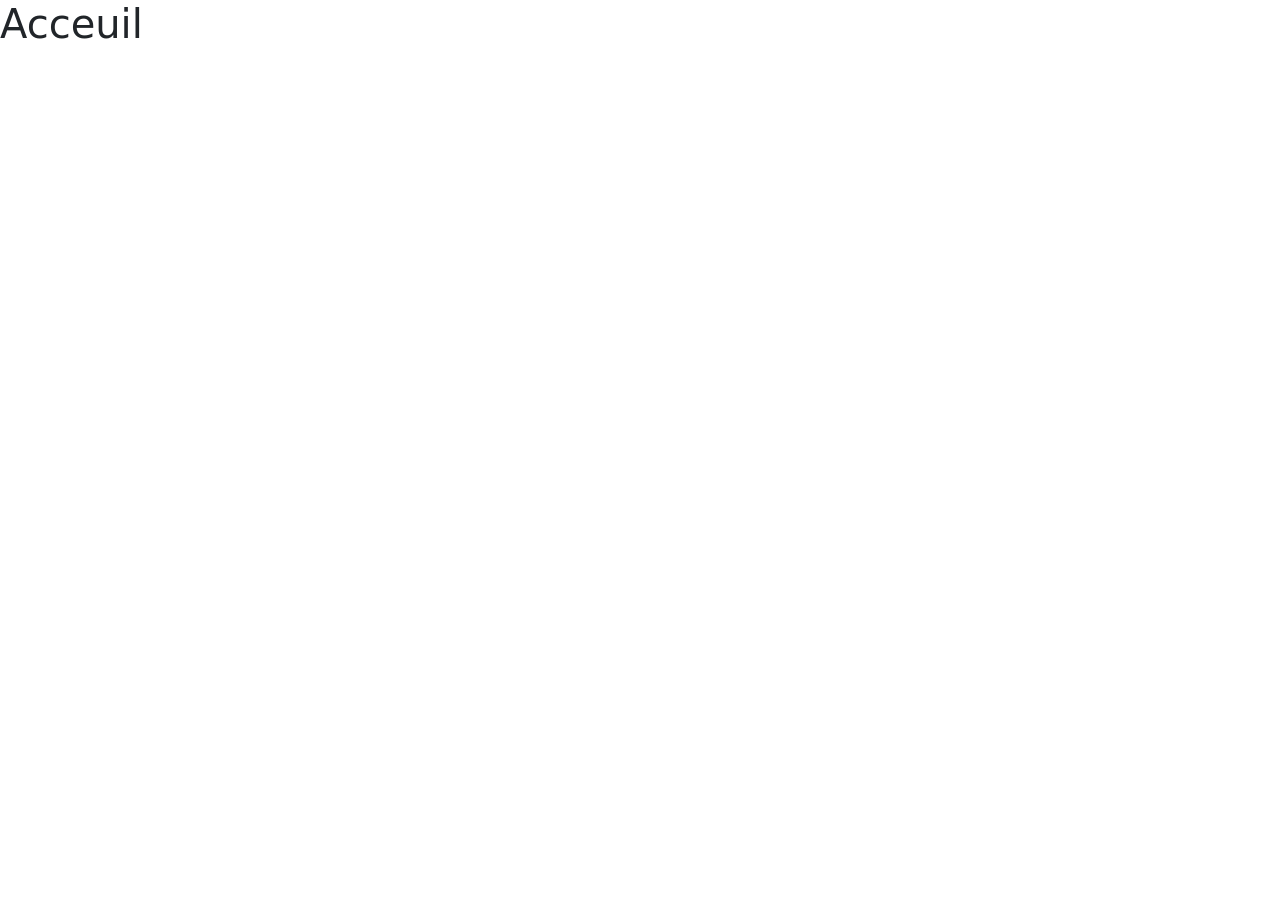
==== index.html @ f98c7a54 "Init : création du dépot, arborescence des fichiers et structure HTML de base" ====
<!doctype html>
<html lang="en">
  <head>
    <meta charset="utf-8">
    <meta name="viewport" content="width=device-width, initial-scale=1">
    <title>AfriTalent - Acceuil</title>
    <link href="https://cdn.jsdelivr.net/npm/bootstrap@5.3.8/dist/css/bootstrap.min.css" rel="stylesheet" integrity="sha384-sRIl4kxILFvY47J16cr9ZwB07vP4J8+LH7qKQnuqkuIAvNWLzeN8tE5YBujZqJLB" crossorigin="anonymous">
  <link rel="stylesheet" href="CSS/style.css">
</head>
  <body>
    <h1>Acceuil</h1>
    <script src="https://cdn.jsdelivr.net/npm/bootstrap@5.3.8/dist/js/bootstrap.bundle.min.js" integrity="sha384-FKyoEForCGlyvwx9Hj09JcYn3nv7wiPVlz7YYwJrWVcXK/BmnVDxM+D2scQbITxI" crossorigin="anonymous"></script>
  </body>
</html>
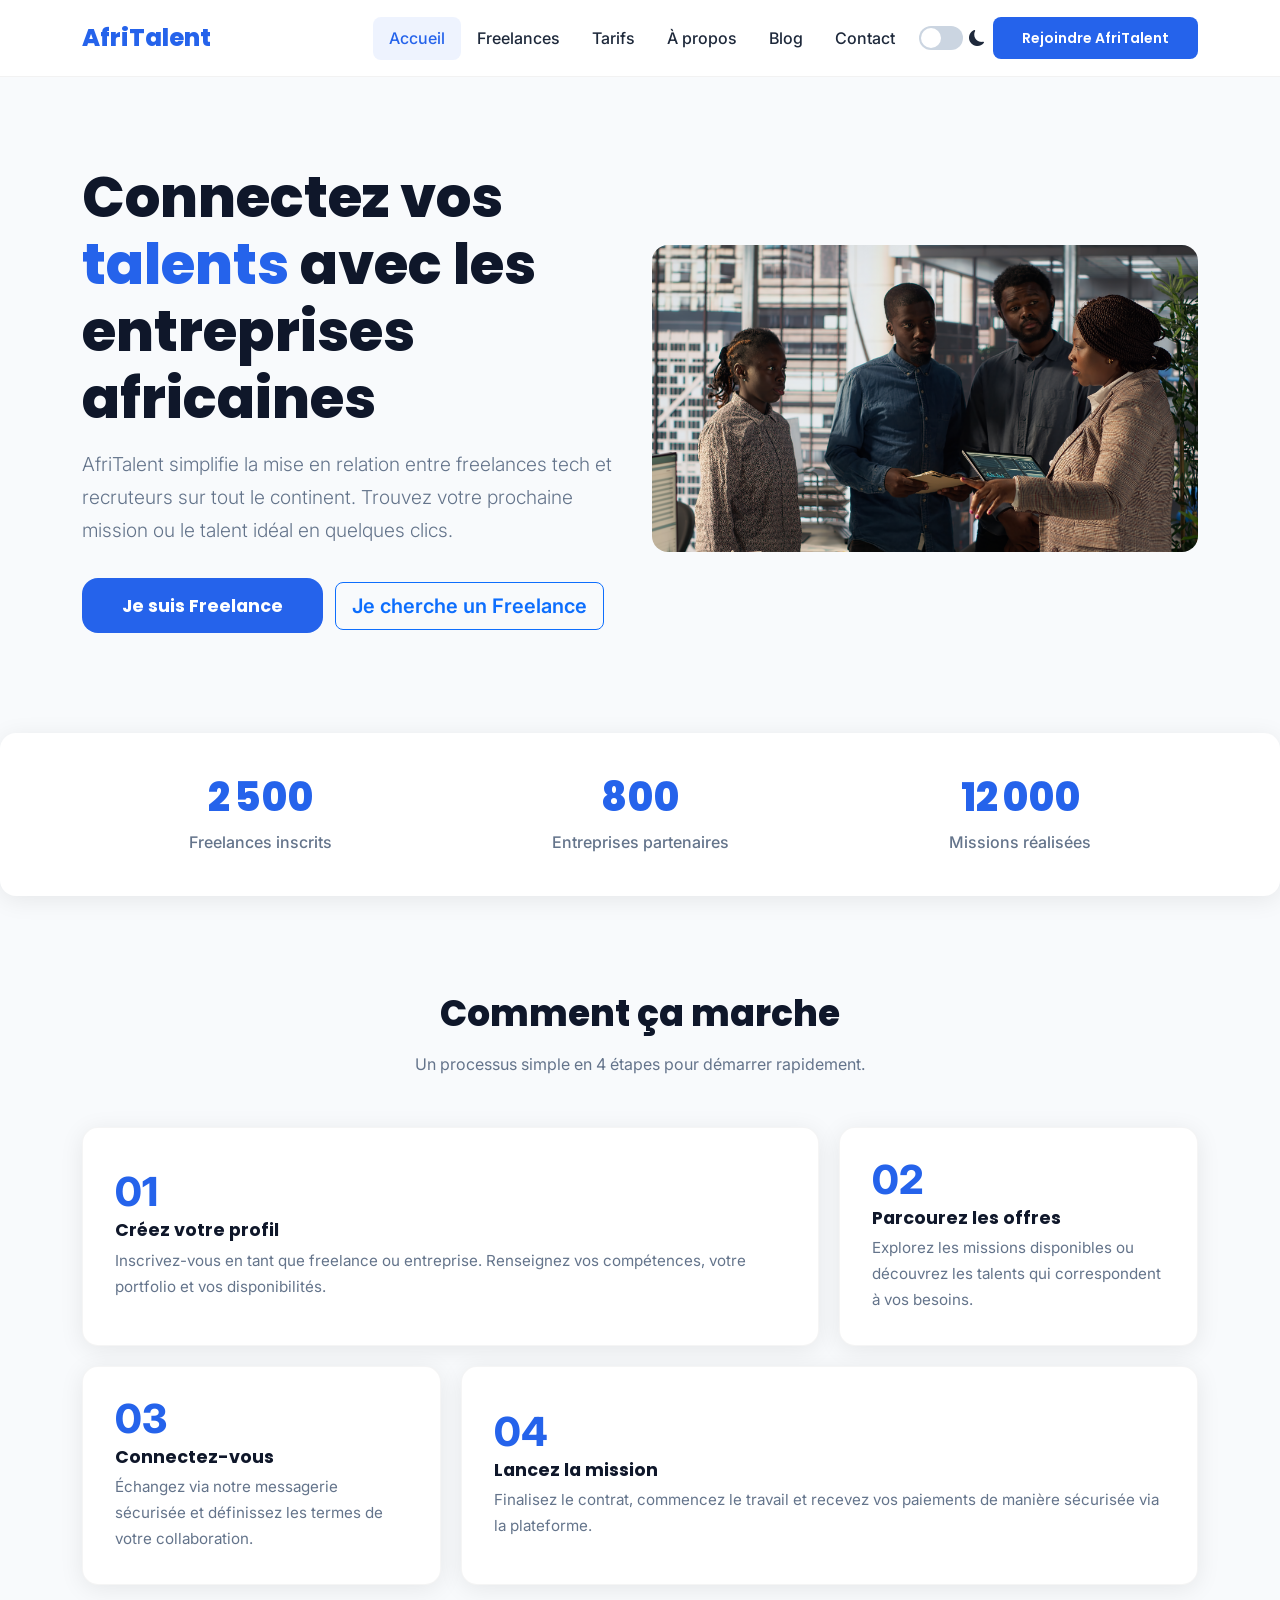
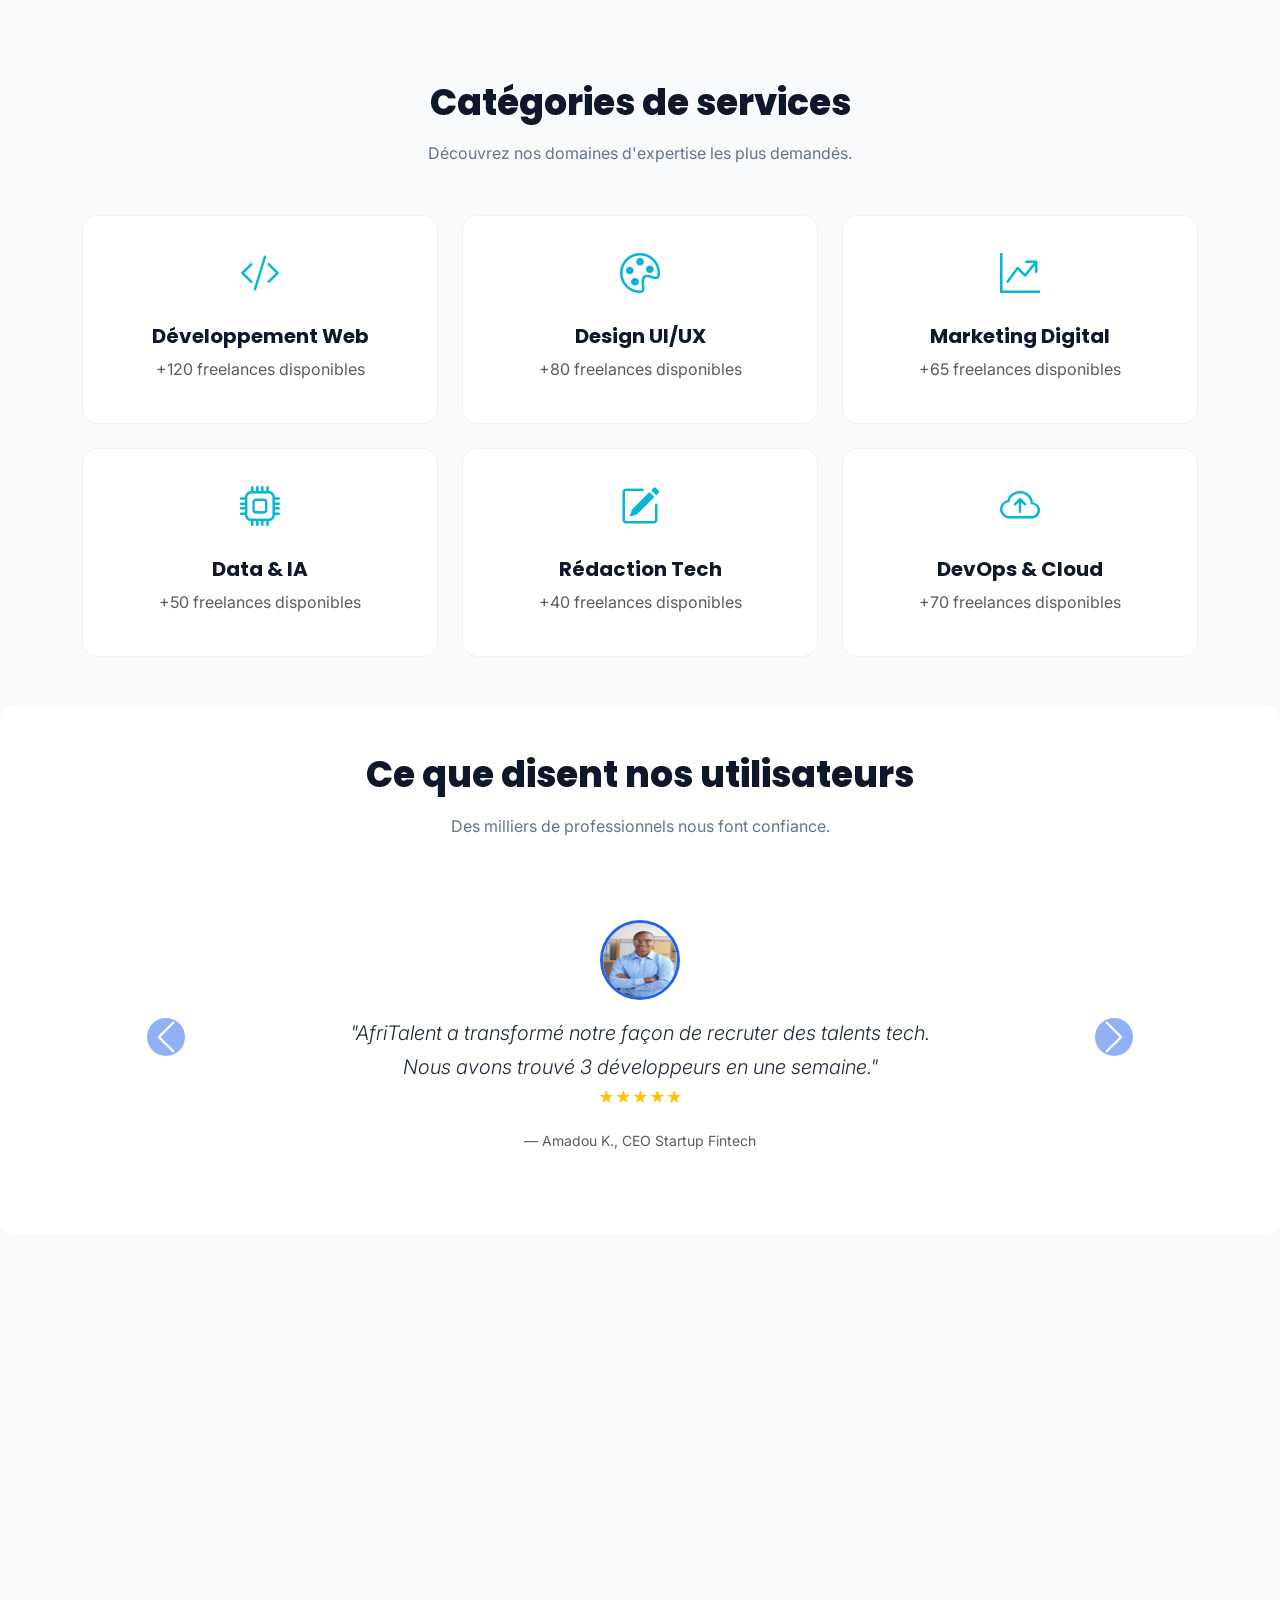
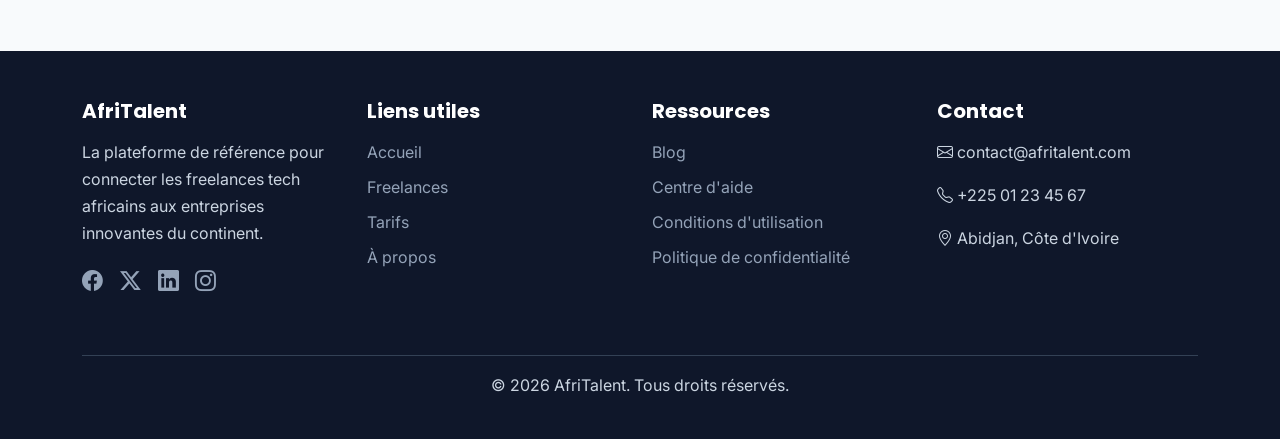
==== commit 37693e35: "Commit 9 :  Finalisation : corrections responsive, optimisation du code et commentaires" ====
--- a/index.html
+++ b/index.html
@@ -1,14 +1,296 @@
-<!doctype html>
-<html lang="en">
-  <head>
-    <meta charset="utf-8">
-    <meta name="viewport" content="width=device-width, initial-scale=1">
-    <title>AfriTalent - Acceuil</title>
-    <link href="https://cdn.jsdelivr.net/npm/bootstrap@5.3.8/dist/css/bootstrap.min.css" rel="stylesheet" integrity="sha384-sRIl4kxILFvY47J16cr9ZwB07vP4J8+LH7qKQnuqkuIAvNWLzeN8tE5YBujZqJLB" crossorigin="anonymous">
-  <link rel="stylesheet" href="CSS/style.css">
+<!DOCTYPE html>
+<html lang="fr">
+<head>
+  <meta charset="UTF-8" />
+  <meta name="viewport" content="width=device-width, initial-scale=1.0" />
+  <meta name="description" content="AfriTalent – La plateforme qui connecte les freelances tech africains aux entreprises du continent." />
+  <title>AfriTalent – Accueil</title>
+  <!-- Google Fonts -->
+  <link rel="preconnect" href="https://fonts.googleapis.com" />
+  <link href="https://fonts.googleapis.com/css2?family=Poppins:wght@400;600;700;800&family=Inter:wght@400;500;600&display=swap" rel="stylesheet" />
+  <!-- Bootstrap 5 CSS -->
+  <link href="https://cdn.jsdelivr.net/npm/bootstrap@5.3.3/dist/css/bootstrap.min.css" rel="stylesheet" />
+  <!-- Bootstrap Icons -->
+  <link href="https://cdn.jsdelivr.net/npm/bootstrap-icons@1.11.3/font/bootstrap-icons.min.css" rel="stylesheet" />
+  <!-- Custom CSS -->
+  <link href="CSS/style.css" rel="stylesheet" />
 </head>
-  <body>
-    <h1>Acceuil</h1>
-    <script src="https://cdn.jsdelivr.net/npm/bootstrap@5.3.8/dist/js/bootstrap.bundle.min.js" integrity="sha384-FKyoEForCGlyvwx9Hj09JcYn3nv7wiPVlz7YYwJrWVcXK/BmnVDxM+D2scQbITxI" crossorigin="anonymous"></script>
-  </body>
+<body>
+
+  <!-- ============================================================
+       HEADER / NAVBAR – sticky, responsive, 6 liens + dark toggle + CTA
+       ============================================================ -->
+  <header>
+    <nav class="navbar navbar-expand-lg fixed-top" aria-label="Navigation principale">
+      <div class="container">
+        <a class="navbar-brand" href="index.html"><i class="bi bi-globe-africa"></i> AfriTalent</a>
+        <button class="navbar-toggler" type="button" data-bs-toggle="collapse" data-bs-target="#navbarNav" aria-controls="navbarNav" aria-expanded="false" aria-label="Ouvrir le menu">
+          <span class="navbar-toggler-icon"></span>
+        </button>
+        <div class="collapse navbar-collapse" id="navbarNav">
+          <ul class="navbar-nav ms-auto align-items-center">
+            <li class="nav-item"><a class="nav-link active" aria-current="page" href="index.html">Accueil</a></li>
+            <li class="nav-item"><a class="nav-link" href="freelances.html">Freelances</a></li>
+            <li class="nav-item"><a class="nav-link" href="tarifs.html">Tarifs</a></li>
+            <li class="nav-item"><a class="nav-link" href="about.html">À propos</a></li>
+            <li class="nav-item"><a class="nav-link" href="#">Blog</a></li>
+            <li class="nav-item"><a class="nav-link" href="contact.html">Contact</a></li>
+            <!-- Dark Mode Toggle -->
+            <li class="nav-item ms-2">
+              <label class="dark-toggle" aria-label="Activer le mode sombre">
+                <input type="checkbox" id="darkModeToggle" />
+                <span class="toggle-track"></span>
+                <i class="bi bi-moon-fill"></i>
+              </label>
+            </li>
+            <!-- CTA -->
+            <li class="nav-item ms-2">
+              <a class="btn btn-primary btn-sm" href="contact.html">Rejoindre AfriTalent</a>
+            </li>
+          </ul>
+        </div>
+      </div>
+    </nav>
+  </header>
+
+  <!-- ============================================================
+       MAIN CONTENT
+       ============================================================ -->
+  <main>
+
+    <!-- ==================== HERO ==================== -->
+    <section id="hero" class="fade-in">
+      <div class="container">
+        <div class="row align-items-center">
+          <div class="col-lg-6">
+            <h1>Connectez vos <span style="color:var(--primary)">talents</span> avec les entreprises africaines</h1>
+            <p class="lead">AfriTalent simplifie la mise en relation entre freelances tech et recruteurs sur tout le continent. Trouvez votre prochaine mission ou le talent idéal en quelques clics.</p>
+            <a href="freelances.html" class="btn btn-cta me-2">Je suis Freelance</a>
+            <a href="contact.html" class="btn btn-outline-primary btn-lg">Je cherche un Freelance</a>
+          </div>
+          <div class="col-lg-6 text-center mt-4 mt-lg-0">
+            <img src="images/african-american-manager-examines-company-strategy-with-her-staff.jpg" alt="Illustration : freelances tech africains collaborant sur des projets" class="img-fluid" />
+          </div>
+        </div>
+      </div>
+    </section>
+
+    <!-- ==================== STATS COUNTERS ==================== -->
+    <section id="stats" class="fade-in">
+      <div class="container">
+        <div class="row text-center">
+          <div class="col-md-4 mb-3 mb-md-0">
+            <h3 data-target="2500">0</h3>
+            <p>Freelances inscrits</p>
+          </div>
+          <div class="col-md-4 mb-3 mb-md-0">
+            <h3 data-target="800">0</h3>
+            <p>Entreprises partenaires</p>
+          </div>
+          <div class="col-md-4">
+            <h3 data-target="12000">0</h3>
+            <p>Missions réalisées</p>
+          </div>
+        </div>
+      </div>
+    </section>
+
+    <!-- ==================== COMMENT ÇA MARCHE – BENTO GRID ==================== -->
+    <section id="how-it-works" class="py-5">
+      <div class="container">
+        <div class="section-title">
+          <h2>Comment ça marche</h2>
+          <p>Un processus simple en 4 étapes pour démarrer rapidement.</p>
+        </div>
+        <div class="bento-grid">
+          <!-- Carte large (span 2 colonnes) -->
+          <div class="grid-item" style="grid-column: span 2;">
+            <span class="step-number">01</span>
+            <h4>Créez votre profil</h4>
+            <p>Inscrivez-vous en tant que freelance ou entreprise. Renseignez vos compétences, votre portfolio et vos disponibilités.</p>
+          </div>
+          <!-- Carte simple -->
+          <div class="grid-item">
+            <span class="step-number">02</span>
+            <h4>Parcourez les offres</h4>
+            <p>Explorez les missions disponibles ou découvrez les talents qui correspondent à vos besoins.</p>
+          </div>
+          <!-- Carte simple -->
+          <div class="grid-item">
+            <span class="step-number">03</span>
+            <h4>Connectez-vous</h4>
+            <p>Échangez via notre messagerie sécurisée et définissez les termes de votre collaboration.</p>
+          </div>
+          <!-- Carte large (span 2 colonnes) -->
+          <div class="grid-item" style="grid-column: span 2;">
+            <span class="step-number">04</span>
+            <h4>Lancez la mission</h4>
+            <p>Finalisez le contrat, commencez le travail et recevez vos paiements de manière sécurisée via la plateforme.</p>
+          </div>
+        </div>
+      </div>
+    </section>
+
+    <!-- ==================== CATÉGORIES DE SERVICES ==================== -->
+    <section id="services" class="py-5">
+      <div class="container">
+        <div class="section-title">
+          <h2>Catégories de services</h2>
+          <p>Découvrez nos domaines d'expertise les plus demandés.</p>
+        </div>
+        <div class="row g-4">
+          <div class="col-lg-4 col-md-6">
+            <div class="card service-card h-100 text-center p-4">
+              <i class="bi bi-code-slash service-icon"></i>
+              <h5 class="mt-3">Développement Web</h5>
+              <p class="text-muted">+120 freelances disponibles</p>
+            </div>
+          </div>
+          <div class="col-lg-4 col-md-6">
+            <div class="card service-card h-100 text-center p-4">
+              <i class="bi bi-palette service-icon"></i>
+              <h5 class="mt-3">Design UI/UX</h5>
+              <p class="text-muted">+80 freelances disponibles</p>
+            </div>
+          </div>
+          <div class="col-lg-4 col-md-6">
+            <div class="card service-card h-100 text-center p-4">
+              <i class="bi bi-graph-up-arrow service-icon"></i>
+              <h5 class="mt-3">Marketing Digital</h5>
+              <p class="text-muted">+65 freelances disponibles</p>
+            </div>
+          </div>
+          <div class="col-lg-4 col-md-6">
+            <div class="card service-card h-100 text-center p-4">
+              <i class="bi bi-cpu service-icon"></i>
+              <h5 class="mt-3">Data &amp; IA</h5>
+              <p class="text-muted">+50 freelances disponibles</p>
+            </div>
+          </div>
+          <div class="col-lg-4 col-md-6">
+            <div class="card service-card h-100 text-center p-4">
+              <i class="bi bi-pencil-square service-icon"></i>
+              <h5 class="mt-3">Rédaction Tech</h5>
+              <p class="text-muted">+40 freelances disponibles</p>
+            </div>
+          </div>
+          <div class="col-lg-4 col-md-6">
+            <div class="card service-card h-100 text-center p-4">
+              <i class="bi bi-cloud-arrow-up service-icon"></i>
+              <h5 class="mt-3">DevOps &amp; Cloud</h5>
+              <p class="text-muted">+70 freelances disponibles</p>
+            </div>
+          </div>
+        </div>
+      </div>
+    </section>
+
+    <!-- ==================== TÉMOIGNAGES CAROUSEL ==================== -->
+    <section id="testimonials" class="py-5">
+      <div class="container">
+        <div class="section-title">
+          <h2>Ce que disent nos utilisateurs</h2>
+          <p>Des milliers de professionnels nous font confiance.</p>
+        </div>
+        <div id="testimonialCarousel" class="carousel slide" data-bs-ride="carousel">
+          <div class="carousel-inner">
+            <div class="carousel-item active text-center">
+              <img src="images/karim.jpg" class="rounded-circle mb-3" alt="Photo de Amadou, CEO" width="80" height="80" />
+              <p class="lead">"AfriTalent a transformé notre façon de recruter des talents tech. Nous avons trouvé 3 développeurs en une semaine."</p>
+              <p class="text-warning">★★★★★</p>
+              <small class="text-muted">— Amadou K., CEO Startup Fintech</small>
+            </div>
+            <div class="carousel-item text-center">
+              <img src="images/female-graphic-designer-sitting-with-arms-crossed.jpg" class="rounded-circle mb-3" alt="Photo de Fatou, développeuse" width="80" height="80" />
+              <p class="lead">"J'ai trouvé des missions de qualité en quelques clics. La plateforme est fluide et les paiements toujours à temps."</p>
+              <p class="text-warning">★★★★★</p>
+              <small class="text-muted">— Fatou D., Développeuse React</small>
+            </div>
+            <div class="carousel-item text-center">
+              <img src="images/people-working-together-animation-studio.jpg" class="rounded-circle mb-3" alt="Photo de Karim, manager" width="80" height="80" />
+              <p class="lead">"Interface moderne, support réactif et un vivier de talents impressionnant. Je recommande vivement."</p>
+              <p class="text-warning">★★★★☆</p>
+              <small class="text-muted">— Karim M., Marketing Manager</small>
+            </div>
+          </div>
+          <button class="carousel-control-prev" type="button" data-bs-target="#testimonialCarousel" data-bs-slide="prev" aria-label="Témoignage précédent">
+            <span class="carousel-control-prev-icon" aria-hidden="true"></span>
+          </button>
+          <button class="carousel-control-next" type="button" data-bs-target="#testimonialCarousel" data-bs-slide="next" aria-label="Témoignage suivant">
+            <span class="carousel-control-next-icon" aria-hidden="true"></span>
+          </button>
+        </div>
+      </div>
+    </section>
+
+    <!-- ==================== CTA BANNER ==================== -->
+    <section id="cta-banner">
+      <div class="container">
+        <h2>Prêt à rejoindre la communauté AfriTalent ?</h2>
+        <p style="color:rgba(255,255,255,0.85); max-width:600px; margin:1rem auto;">Que vous soyez freelance ou entreprise, créez votre compte gratuitement et accédez à un réseau de talents africains de premier plan.</p>
+        <a href="contact.html" class="btn btn-cta mt-2">Inscrivez-vous gratuitement</a>
+      </div>
+    </section>
+
+  </main>
+
+  <!-- ============================================================
+       FOOTER – 4 colonnes
+       ============================================================ -->
+  <footer>
+    <div class="container">
+      <div class="row">
+        <!-- Col 1 – Présentation -->
+        <div class="col-lg-3 col-md-6 mb-4">
+          <h5><i class="bi bi-globe-africa"></i> AfriTalent</h5>
+          <p>La plateforme de référence pour connecter les freelances tech africains aux entreprises innovantes du continent.</p>
+          <div class="footer-social">
+            <a href="#" aria-label="Facebook"><i class="bi bi-facebook"></i></a>
+            <a href="#" aria-label="Twitter"><i class="bi bi-twitter-x"></i></a>
+            <a href="#" aria-label="LinkedIn"><i class="bi bi-linkedin"></i></a>
+            <a href="#" aria-label="Instagram"><i class="bi bi-instagram"></i></a>
+          </div>
+        </div>
+        <!-- Col 2 – Liens utiles -->
+        <div class="col-lg-3 col-md-6 mb-4">
+          <h5>Liens utiles</h5>
+          <ul>
+            <li><a href="index.html">Accueil</a></li>
+            <li><a href="freelances.html">Freelances</a></li>
+            <li><a href="tarifs.html">Tarifs</a></li>
+            <li><a href="about.html">À propos</a></li>
+          </ul>
+        </div>
+        <!-- Col 3 – Ressources -->
+        <div class="col-lg-3 col-md-6 mb-4">
+          <h5>Ressources</h5>
+          <ul>
+            <li><a href="#">Blog</a></li>
+            <li><a href="#">Centre d'aide</a></li>
+            <li><a href="#">Conditions d'utilisation</a></li>
+            <li><a href="#">Politique de confidentialité</a></li>
+          </ul>
+        </div>
+        <!-- Col 4 – Contact -->
+        <div class="col-lg-3 col-md-6 mb-4">
+          <h5>Contact</h5>
+          <p><i class="bi bi-envelope"></i> contact@afritalent.com</p>
+          <p><i class="bi bi-telephone"></i> +225 01 23 45 67</p>
+          <p><i class="bi bi-geo-alt"></i> Abidjan, Côte d'Ivoire</p>
+        </div>
+      </div>
+      <div class="footer-bottom">
+        <p>&copy; <span id="currentYear"></span> AfriTalent. Tous droits réservés.</p>
+      </div>
+    </div>
+  </footer>
+
+  <!-- Bouton retour en haut -->
+  <button id="backToTop" aria-label="Retour en haut de page"><i class="bi bi-arrow-up"></i></button>
+
+  <!-- Bootstrap Bundle JS -->
+  <script src="https://cdn.jsdelivr.net/npm/bootstrap@5.3.3/dist/js/bootstrap.bundle.min.js"></script>
+  <!-- Custom JS -->
+  <script src="JS/main.js"></script>
+</body>
 </html>
--- a/CSS/style.css
+++ b/CSS/style.css
@@ -0,0 +1,380 @@
+/* ===============================================================
+   AfriTalent – style.css
+   Design System complet : variables, typographie, composants,
+   Bento Grid, animations, responsive, dark mode
+   =============================================================== */
+
+/* --- Google Fonts --- */
+@import url('https://fonts.googleapis.com/css2?family=Poppins:wght@400;600;700;800&family=Inter:wght@400;500;600&display=swap');
+
+/* ---------------------------------------------------------------
+   1. CSS Variables (6+ custom properties)
+   --------------------------------------------------------------- */
+:root {
+  /* Palette – 5 couleurs principales */
+  --primary: #2563eb;
+  --secondary: #0f172a;
+  --accent: #06b6d4;
+  --light: #f8fafc;
+  --dark: #020617;
+  /* Surfaces & texte */
+  --surface: #ffffff;
+  --text: #1e293b;
+  --muted: #64748b;
+  /* Design tokens */
+  --radius: 16px;
+  --radius-sm: 8px;
+  --transition: all 0.35s ease;
+  --shadow: 0 4px 24px rgba(0, 0, 0, 0.08);
+  --shadow-hover: 0 8px 32px rgba(37, 99, 235, 0.18);
+  /* Typographie */
+  --font-title: 'Poppins', sans-serif;
+  --font-body: 'Inter', sans-serif;
+}
+
+/* ---------------------------------------------------------------
+   2. Dark Mode (toggle via JS – data-theme="dark" sur <html>)
+   --------------------------------------------------------------- */
+[data-theme="dark"] {
+  --light: #0f172a;
+  --surface: #1e293b;
+  --text: #e2e8f0;
+  --muted: #94a3b8;
+  --shadow: 0 4px 24px rgba(0, 0, 0, 0.3);
+}
+[data-theme="dark"] .navbar { background: #0f172a !important; }
+[data-theme="dark"] .navbar .nav-link,
+[data-theme="dark"] .navbar .navbar-brand { color: #e2e8f0 !important; }
+[data-theme="dark"] .card,
+[data-theme="dark"] .grid-item { background: var(--surface); color: var(--text); }
+[data-theme="dark"] footer { background: #020617 !important; }
+[data-theme="dark"] .bg-light { background: var(--surface) !important; }
+[data-theme="dark"] body { background: var(--light); color: var(--text); }
+[data-theme="dark"] h1,[data-theme="dark"] h2,[data-theme="dark"] h3,
+[data-theme="dark"] h4,[data-theme="dark"] h5 { color: #e2e8f0; }
+[data-theme="dark"] .text-muted { color: var(--muted) !important; }
+[data-theme="dark"] .pricing-card { background: var(--surface); border-color: #334155; }
+[data-theme="dark"] .pricing-card.popular { border-color: var(--primary); }
+[data-theme="dark"] .form-control,
+[data-theme="dark"] .form-select { background: #1e293b; color: #e2e8f0; border-color: #334155; }
+[data-theme="dark"] .accordion-button { background: #1e293b; color: #e2e8f0; }
+[data-theme="dark"] .accordion-body { background: var(--surface); color: var(--text); }
+
+/* ---------------------------------------------------------------
+   3. Reset & Base
+   --------------------------------------------------------------- */
+*, *::before, *::after { box-sizing: border-box; margin: 0; padding: 0; }
+html { scroll-behavior: smooth; }
+body {
+  font-family: var(--font-body);
+  background: var(--light);
+  color: var(--text);
+  line-height: 1.7;
+  overflow-x: hidden;
+}
+
+/* ---------------------------------------------------------------
+   4. Typographie
+   --------------------------------------------------------------- */
+h1, h2, h3, h4, h5, h6 {
+  font-family: var(--font-title);
+  font-weight: 700;
+  color: var(--secondary);
+  line-height: 1.2;
+}
+h1 { font-size: clamp(2rem, 5vw, 3.5rem); }
+h2 { font-size: clamp(1.5rem, 3vw, 2.25rem); margin-bottom: 1rem; }
+a { color: var(--primary); text-decoration: none; transition: var(--transition); }
+a:hover { opacity: 0.85; }
+.section-title { text-align: center; margin-bottom: 3rem; }
+.section-title h2 { font-weight: 800; }
+.section-title p { color: var(--muted); max-width: 600px; margin: 0.5rem auto 0; }
+
+/* ---------------------------------------------------------------
+   5. Navbar
+   --------------------------------------------------------------- */
+.navbar {
+  background: rgba(255,255,255,0.95) !important;
+  backdrop-filter: blur(12px);
+  transition: var(--transition);
+  padding: 0.8rem 0;
+  border-bottom: 1px solid rgba(0,0,0,0.05);
+}
+.navbar.scrolled {
+  padding: 0.4rem 0;
+  box-shadow: 0 2px 20px rgba(0,0,0,0.1);
+}
+.navbar-brand {
+  font-family: var(--font-title);
+  font-weight: 800;
+  font-size: 1.5rem;
+  color: var(--primary) !important;
+}
+.navbar .nav-link {
+  font-weight: 500;
+  color: var(--text) !important;
+  padding: 0.5rem 1rem !important;
+  border-radius: var(--radius-sm);
+  transition: var(--transition);
+}
+.navbar .nav-link:hover,
+.navbar .nav-link.active {
+  color: var(--primary) !important;
+  background: rgba(37, 99, 235, 0.08);
+}
+/* Dark mode toggle switch in navbar */
+.dark-toggle { display: flex; align-items: center; gap: 0.4rem; cursor: pointer; }
+.dark-toggle input { display: none; }
+.toggle-track {
+  width: 44px; height: 24px;
+  background: #cbd5e1; border-radius: 12px;
+  position: relative; transition: var(--transition);
+}
+.toggle-track::after {
+  content: ''; position: absolute; top: 2px; left: 2px;
+  width: 20px; height: 20px; background: #fff;
+  border-radius: 50%; transition: var(--transition);
+}
+.dark-toggle input:checked + .toggle-track { background: var(--primary); }
+.dark-toggle input:checked + .toggle-track::after { transform: translateX(20px); }
+
+/* ---------------------------------------------------------------
+   6. Boutons
+   --------------------------------------------------------------- */
+.btn-primary {
+  background: var(--primary); border: none;
+  border-radius: var(--radius-sm); font-family: var(--font-title);
+  font-weight: 600; padding: 0.65rem 1.8rem;
+  transition: var(--transition);
+}
+.btn-primary:hover { background: #1d4ed8; transform: translateY(-2px); box-shadow: var(--shadow-hover); }
+.btn-outline-primary { border-radius: var(--radius-sm); font-weight: 600; }
+.btn-cta {
+  background: var(--primary); color: #fff; border: none;
+  padding: 0.9rem 2.5rem; border-radius: var(--radius);
+  font-family: var(--font-title); font-weight: 700; font-size: 1.1rem;
+  transition: var(--transition);
+}
+.btn-cta:hover { background: #1d4ed8; transform: translateY(-3px); box-shadow: var(--shadow-hover); }
+
+/* ---------------------------------------------------------------
+   7. Hero Section
+   --------------------------------------------------------------- */
+#hero { min-height: 85vh; display: flex; align-items: center; padding: 6rem 0 4rem; }
+#hero h1 { font-weight: 800; margin-bottom: 1rem; }
+#hero .lead { font-size: 1.2rem; color: var(--muted); margin-bottom: 2rem; }
+#hero img { max-width: 100%; border-radius: var(--radius); }
+
+/* ---------------------------------------------------------------
+   8. Stats Counters
+   --------------------------------------------------------------- */
+#stats {
+  background: var(--surface); border-radius: var(--radius);
+  padding: 2.5rem 1rem; box-shadow: var(--shadow);
+  margin: -2rem auto 3rem; position: relative; z-index: 2;
+}
+#stats h3 { font-size: 2.5rem; font-weight: 800; color: var(--primary); }
+#stats p { color: var(--muted); font-weight: 500; margin: 0; }
+
+/* ---------------------------------------------------------------
+   9. Bento Grid – « Comment ça marche »
+   --------------------------------------------------------------- */
+.bento-grid {
+  display: grid;
+  grid-template-columns: repeat(3, 1fr);
+  grid-auto-rows: minmax(160px, auto);
+  gap: 1.25rem;
+}
+.grid-item {
+  background: var(--surface);
+  border-radius: var(--radius);
+  padding: 2rem;
+  display: flex; flex-direction: column; justify-content: center;
+  box-shadow: var(--shadow);
+  transition: var(--transition);
+  border: 1px solid rgba(0,0,0,0.04);
+}
+.grid-item:hover { transform: translateY(-6px); box-shadow: var(--shadow-hover); }
+.step-number {
+  font-size: 2.5rem; font-weight: 800;
+  color: var(--primary); margin-bottom: 0.5rem;
+  line-height: 1;
+}
+.grid-item h4 { font-size: 1.1rem; margin-bottom: 0.4rem; }
+.grid-item p { color: var(--muted); font-size: 0.95rem; margin: 0; }
+
+/* ---------------------------------------------------------------
+   10. Service Cards
+   --------------------------------------------------------------- */
+.service-card {
+  background: var(--surface); border: 1px solid rgba(0,0,0,0.05);
+  border-radius: var(--radius); transition: var(--transition);
+  cursor: pointer;
+}
+.service-card:hover {
+  transform: translateY(-8px);
+  box-shadow: var(--shadow-hover);
+  border-color: var(--primary);
+}
+.service-card:hover .service-icon { color: var(--primary); transform: scale(1.15); }
+.service-icon { font-size: 2.5rem; color: var(--accent); transition: var(--transition); }
+
+/* ---------------------------------------------------------------
+   11. Testimonials Carousel
+   --------------------------------------------------------------- */
+#testimonials { background: var(--surface); border-radius: var(--radius); padding: 3rem 1rem; }
+#testimonials .carousel-item { padding: 2rem; min-height: 220px; }
+#testimonials img { border: 3px solid var(--primary); }
+#testimonials .lead { font-style: italic; max-width: 600px; margin: 0 auto; }
+.carousel-control-prev-icon, .carousel-control-next-icon {
+  background-color: var(--primary); border-radius: 50%; padding: 1.2rem;
+}
+
+/* ---------------------------------------------------------------
+   12. CTA Banner
+   --------------------------------------------------------------- */
+#cta-banner {
+  background: linear-gradient(135deg, var(--primary), var(--accent));
+  border-radius: var(--radius); padding: 4rem 2rem;
+  text-align: center; color: #fff; margin: 3rem 0;
+}
+#cta-banner h2 { color: #fff; font-weight: 800; }
+#cta-banner .btn-cta { background: #fff; color: var(--primary); }
+#cta-banner .btn-cta:hover { background: var(--secondary); color: #fff; }
+
+/* ---------------------------------------------------------------
+   13. Pricing Cards
+   --------------------------------------------------------------- */
+.pricing-card {
+  background: var(--surface); border: 2px solid rgba(0,0,0,0.06);
+  border-radius: var(--radius); padding: 2.5rem 2rem;
+  text-align: center; transition: var(--transition);
+}
+.pricing-card:hover { transform: translateY(-6px); box-shadow: var(--shadow-hover); }
+.pricing-card.popular {
+  border-color: var(--primary); position: relative;
+  transform: scale(1.05); box-shadow: var(--shadow-hover);
+}
+.pricing-card.popular .badge-popular {
+  position: absolute; top: -14px; left: 50%; transform: translateX(-50%);
+  background: var(--primary); color: #fff; padding: 0.3rem 1.2rem;
+  border-radius: 20px; font-size: 0.85rem; font-weight: 600;
+}
+.pricing-card .price { font-size: 2.5rem; font-weight: 800; color: var(--primary); }
+.pricing-card .price span { font-size: 1rem; font-weight: 400; color: var(--muted); }
+.pricing-card ul { list-style: none; padding: 0; text-align: left; }
+.pricing-card ul li { padding: 0.5rem 0; border-bottom: 1px solid rgba(0,0,0,0.05); }
+.pricing-card ul li i { margin-right: 0.5rem; }
+.check-yes { color: #22c55e; }
+.check-no { color: #ef4444; }
+
+/* ---------------------------------------------------------------
+   14. Team Cards
+   --------------------------------------------------------------- */
+.team-card {
+  background: var(--surface); border-radius: var(--radius);
+  padding: 2rem; text-align: center;
+  box-shadow: var(--shadow); transition: var(--transition);
+}
+.team-card:hover { transform: translateY(-6px); box-shadow: var(--shadow-hover); }
+.team-card img { width: 100px; height: 100px; object-fit: cover; border: 3px solid var(--primary); }
+.team-card .social-links a { margin: 0 0.4rem; font-size: 1.1rem; }
+
+/* ---------------------------------------------------------------
+   15. Values
+   --------------------------------------------------------------- */
+.value-card {
+  text-align: center; padding: 2rem;
+  background: var(--surface); border-radius: var(--radius);
+  box-shadow: var(--shadow); transition: var(--transition);
+}
+.value-card:hover { transform: translateY(-5px); box-shadow: var(--shadow-hover); }
+.value-card i { font-size: 2.5rem; color: var(--primary); margin-bottom: 1rem; }
+
+/* ---------------------------------------------------------------
+   16. Contact
+   --------------------------------------------------------------- */
+.contact-info i { color: var(--primary); font-size: 1.3rem; margin-right: 0.5rem; }
+.contact-info p { margin-bottom: 1rem; }
+#form-success {
+  background: #dcfce7; color: #166534; padding: 1rem;
+  border-radius: var(--radius-sm); font-weight: 600;
+}
+
+/* ---------------------------------------------------------------
+   17. Footer – 4 colonnes
+   --------------------------------------------------------------- */
+footer {
+  background: var(--secondary) !important;
+  color: #cbd5e1; padding: 3rem 0 1.5rem;
+}
+footer h5 { color: #fff; font-family: var(--font-title); font-weight: 700; margin-bottom: 1rem; }
+footer a { color: #94a3b8; transition: var(--transition); }
+footer a:hover { color: #fff; }
+footer ul { list-style: none; padding: 0; }
+footer ul li { margin-bottom: 0.5rem; }
+.footer-social a { font-size: 1.3rem; margin-right: 0.8rem; }
+.footer-bottom { border-top: 1px solid #334155; padding-top: 1rem; margin-top: 2rem; text-align: center; }
+
+/* ---------------------------------------------------------------
+   18. Back-to-top
+   --------------------------------------------------------------- */
+#backToTop {
+  position: fixed; right: 1.5rem; bottom: 1.5rem;
+  display: none; background: var(--primary); color: #fff;
+  border: none; border-radius: 50%; width: 48px; height: 48px;
+  align-items: center; justify-content: center;
+  cursor: pointer; font-size: 1.4rem;
+  box-shadow: 0 4px 12px rgba(37,99,235,0.3);
+  transition: var(--transition); z-index: 999;
+}
+#backToTop.show { display: flex; }
+#backToTop:hover { transform: translateY(-3px); }
+
+/* ---------------------------------------------------------------
+   19. Fade-in animation (JS ajoute .fade-in)
+   --------------------------------------------------------------- */
+section { opacity: 0; transform: translateY(30px); transition: opacity 0.7s ease, transform 0.7s ease; }
+section.fade-in { opacity: 1; transform: translateY(0); }
+
+/* ---------------------------------------------------------------
+   20. Page header (pages internes)
+   --------------------------------------------------------------- */
+.page-header {
+  background: linear-gradient(135deg, var(--secondary), var(--primary));
+  color: #fff; padding: 5rem 0 3rem; text-align: center;
+  margin-bottom: 3rem; border-radius: 0 0 var(--radius) var(--radius);
+}
+.page-header h1 { color: #fff; font-weight: 800; }
+.page-header p { color: rgba(255,255,255,0.8); }
+
+/* ---------------------------------------------------------------
+   21. Responsive – mobile & tablette
+   --------------------------------------------------------------- */
+@media (max-width: 991px) {
+  .bento-grid { grid-template-columns: repeat(2, 1fr); }
+}
+@media (max-width: 768px) {
+  #hero { min-height: auto; padding: 4rem 0 2rem; text-align: center; }
+  .bento-grid { grid-template-columns: 1fr; }
+  .pricing-card.popular { transform: scale(1); }
+  #stats { margin: 0 auto 2rem; }
+  .navbar .nav-link { padding: 0.5rem 0 !important; }
+}
+@media (max-width: 375px) {
+  h1 { font-size: 1.8rem; }
+  .btn-cta { padding: 0.7rem 1.5rem; font-size: 1rem; }
+}
+
+.freelance-avatar {
+  width: 90px;
+  height: 90px;
+  object-fit: cover; /* Recadre proprement les images de tailles différentes sans distorsion */
+  border-radius: 50%;
+  transition: transform 0.3s ease;
+}
+
+/* Optionnel : un petit effet au survol de la carte */
+.service-card:hover .freelance-avatar {
+  transform: scale(1.08);
+}
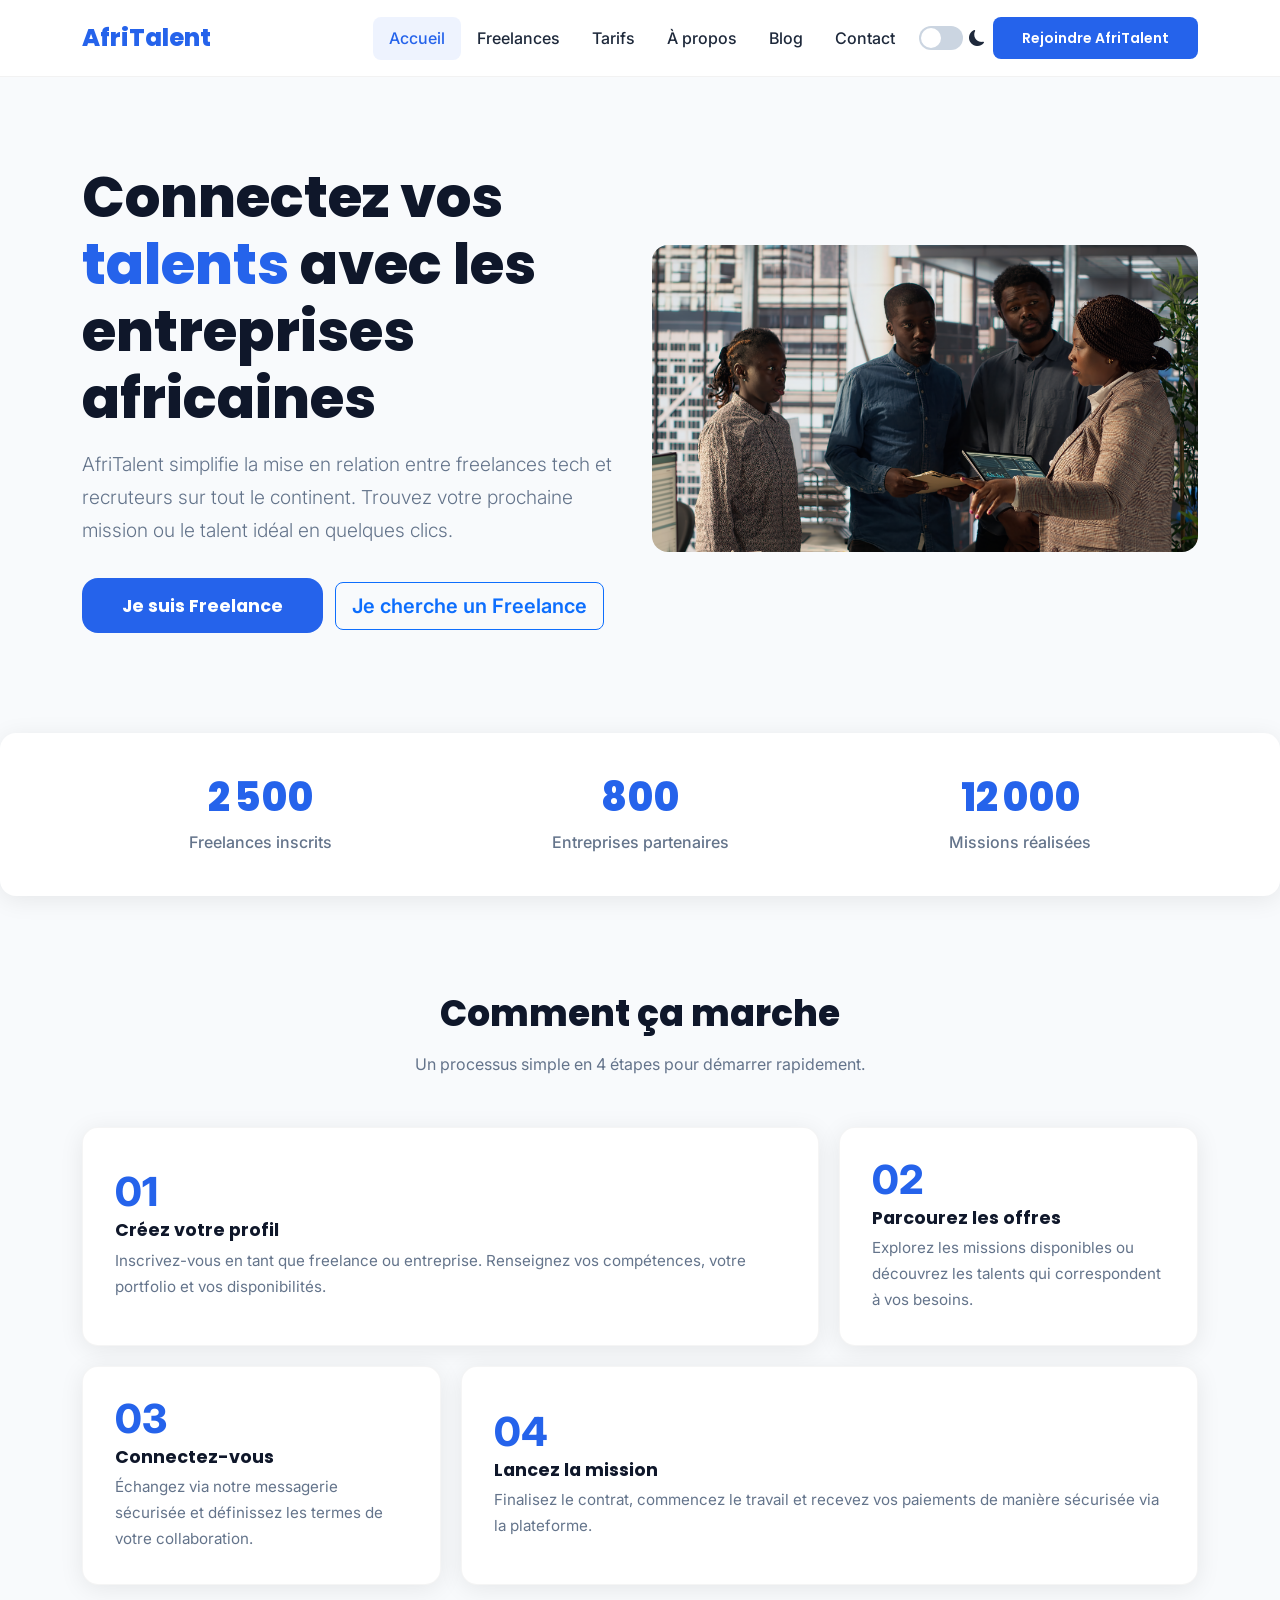
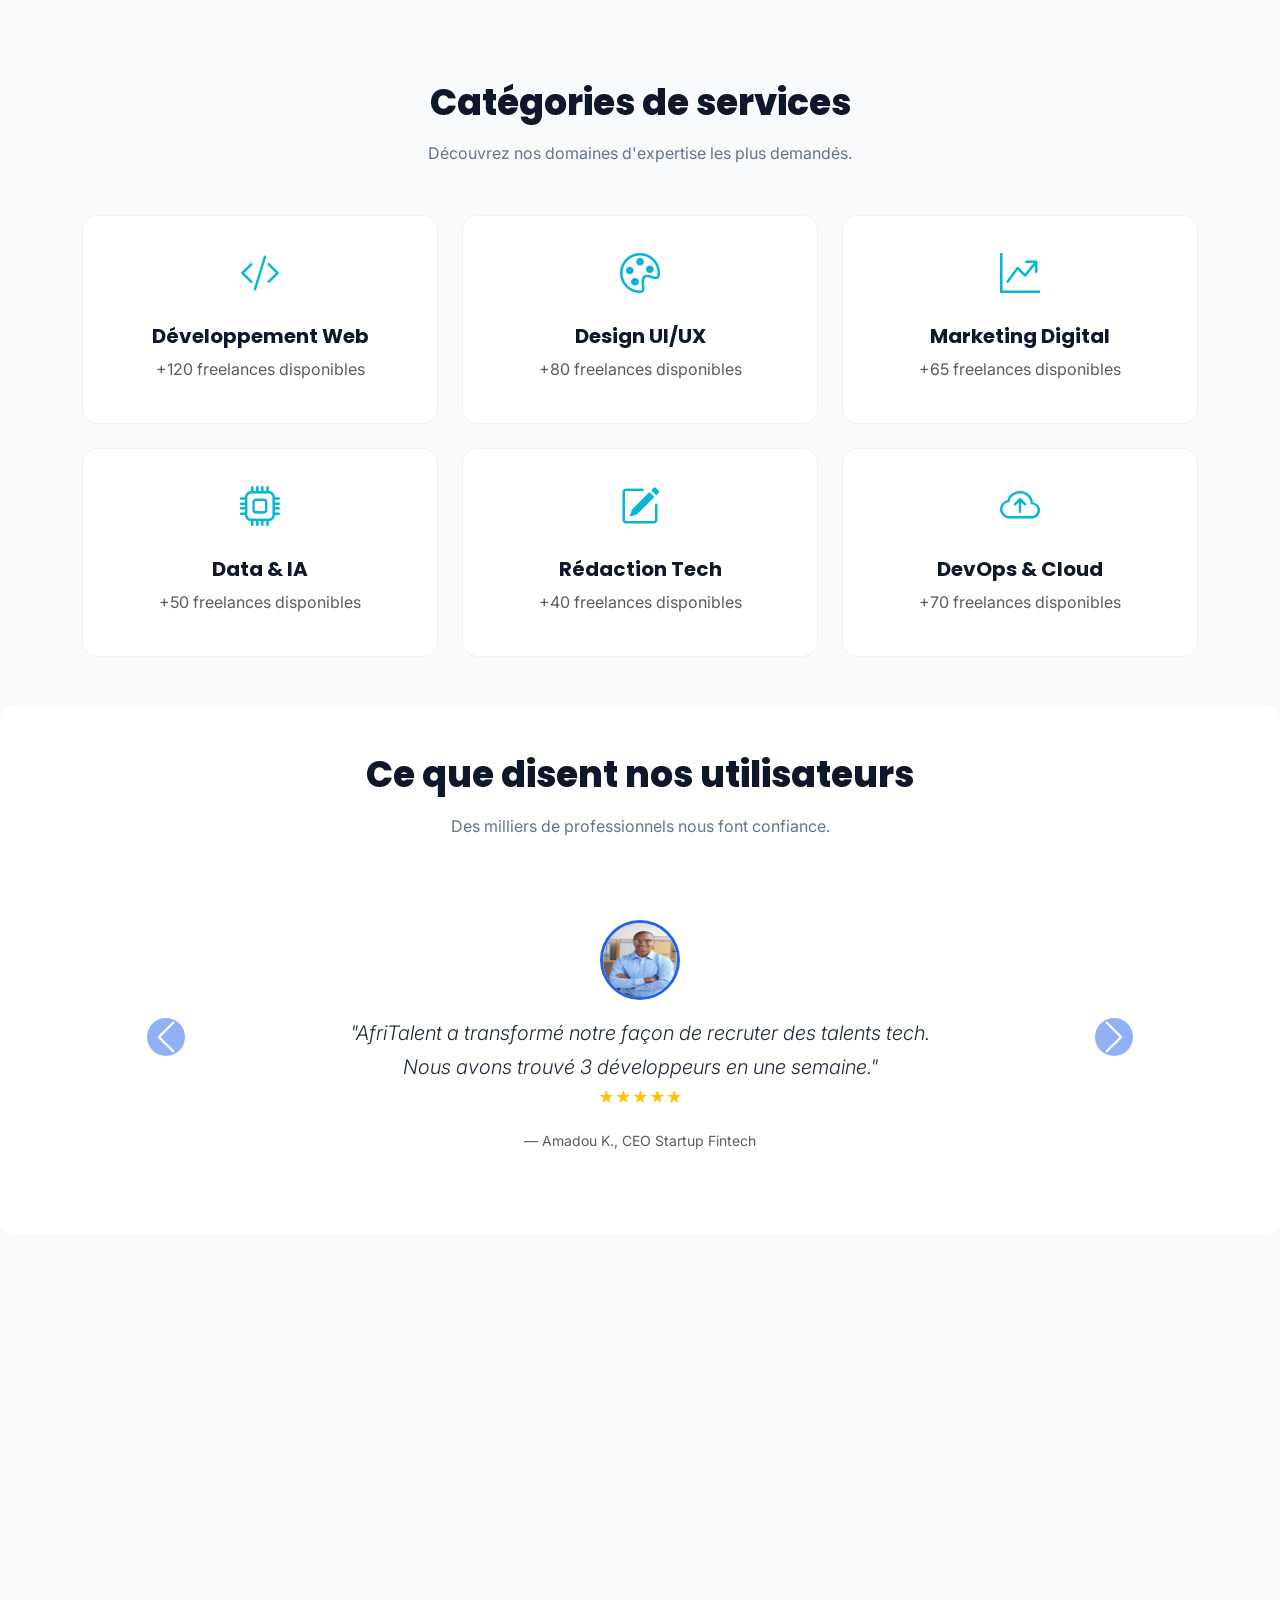
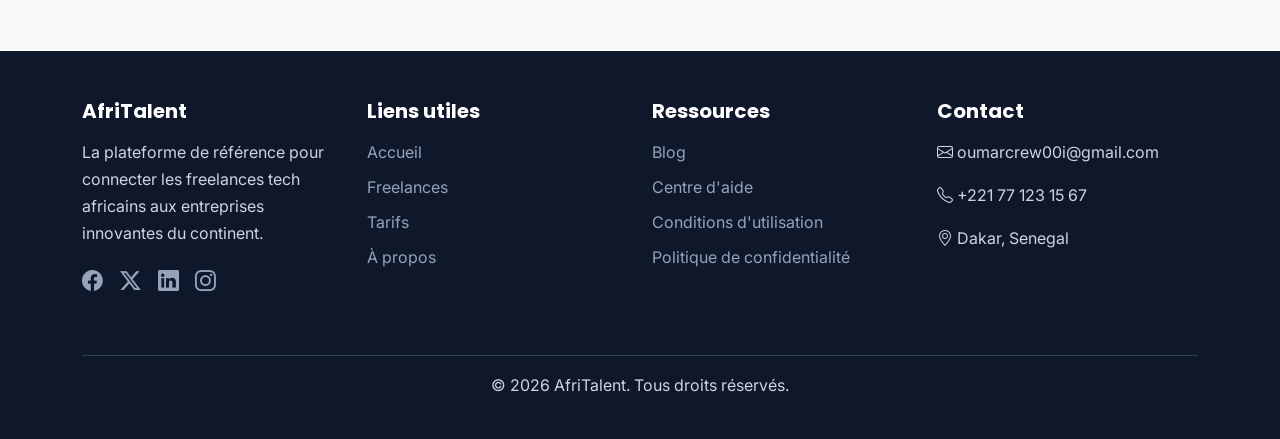
==== commit 563abe90: "Correction des erreurs" ====
--- a/index.html
+++ b/index.html
@@ -274,9 +274,9 @@
         <!-- Col 4 – Contact -->
         <div class="col-lg-3 col-md-6 mb-4">
           <h5>Contact</h5>
-          <p><i class="bi bi-envelope"></i> contact@afritalent.com</p>
-          <p><i class="bi bi-telephone"></i> +225 01 23 45 67</p>
-          <p><i class="bi bi-geo-alt"></i> Abidjan, Côte d'Ivoire</p>
+          <p><i class="bi bi-envelope"></i> oumarcrew00i@gmail.com</p>
+          <p><i class="bi bi-telephone"></i> +221 77 123 15 67</p>
+          <p><i class="bi bi-geo-alt"></i> Dakar, Senegal</p>
         </div>
       </div>
       <div class="footer-bottom">
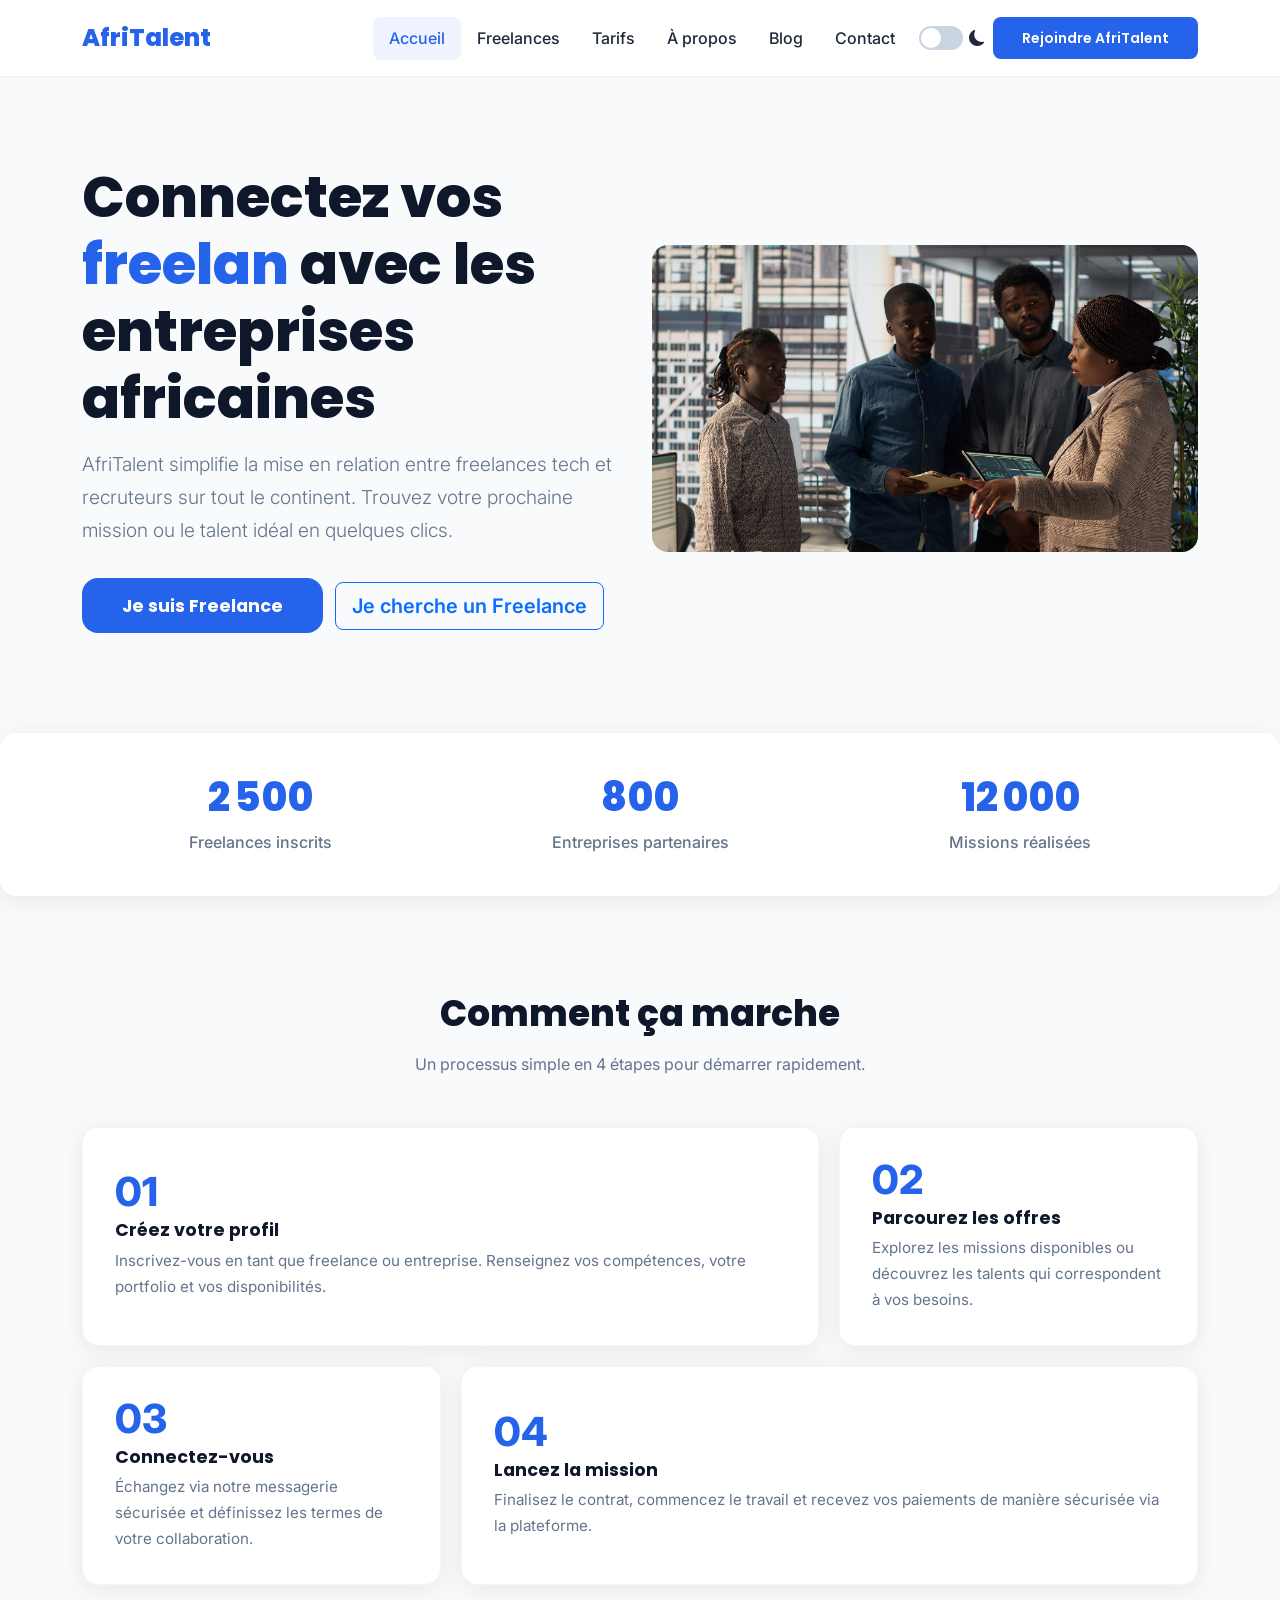
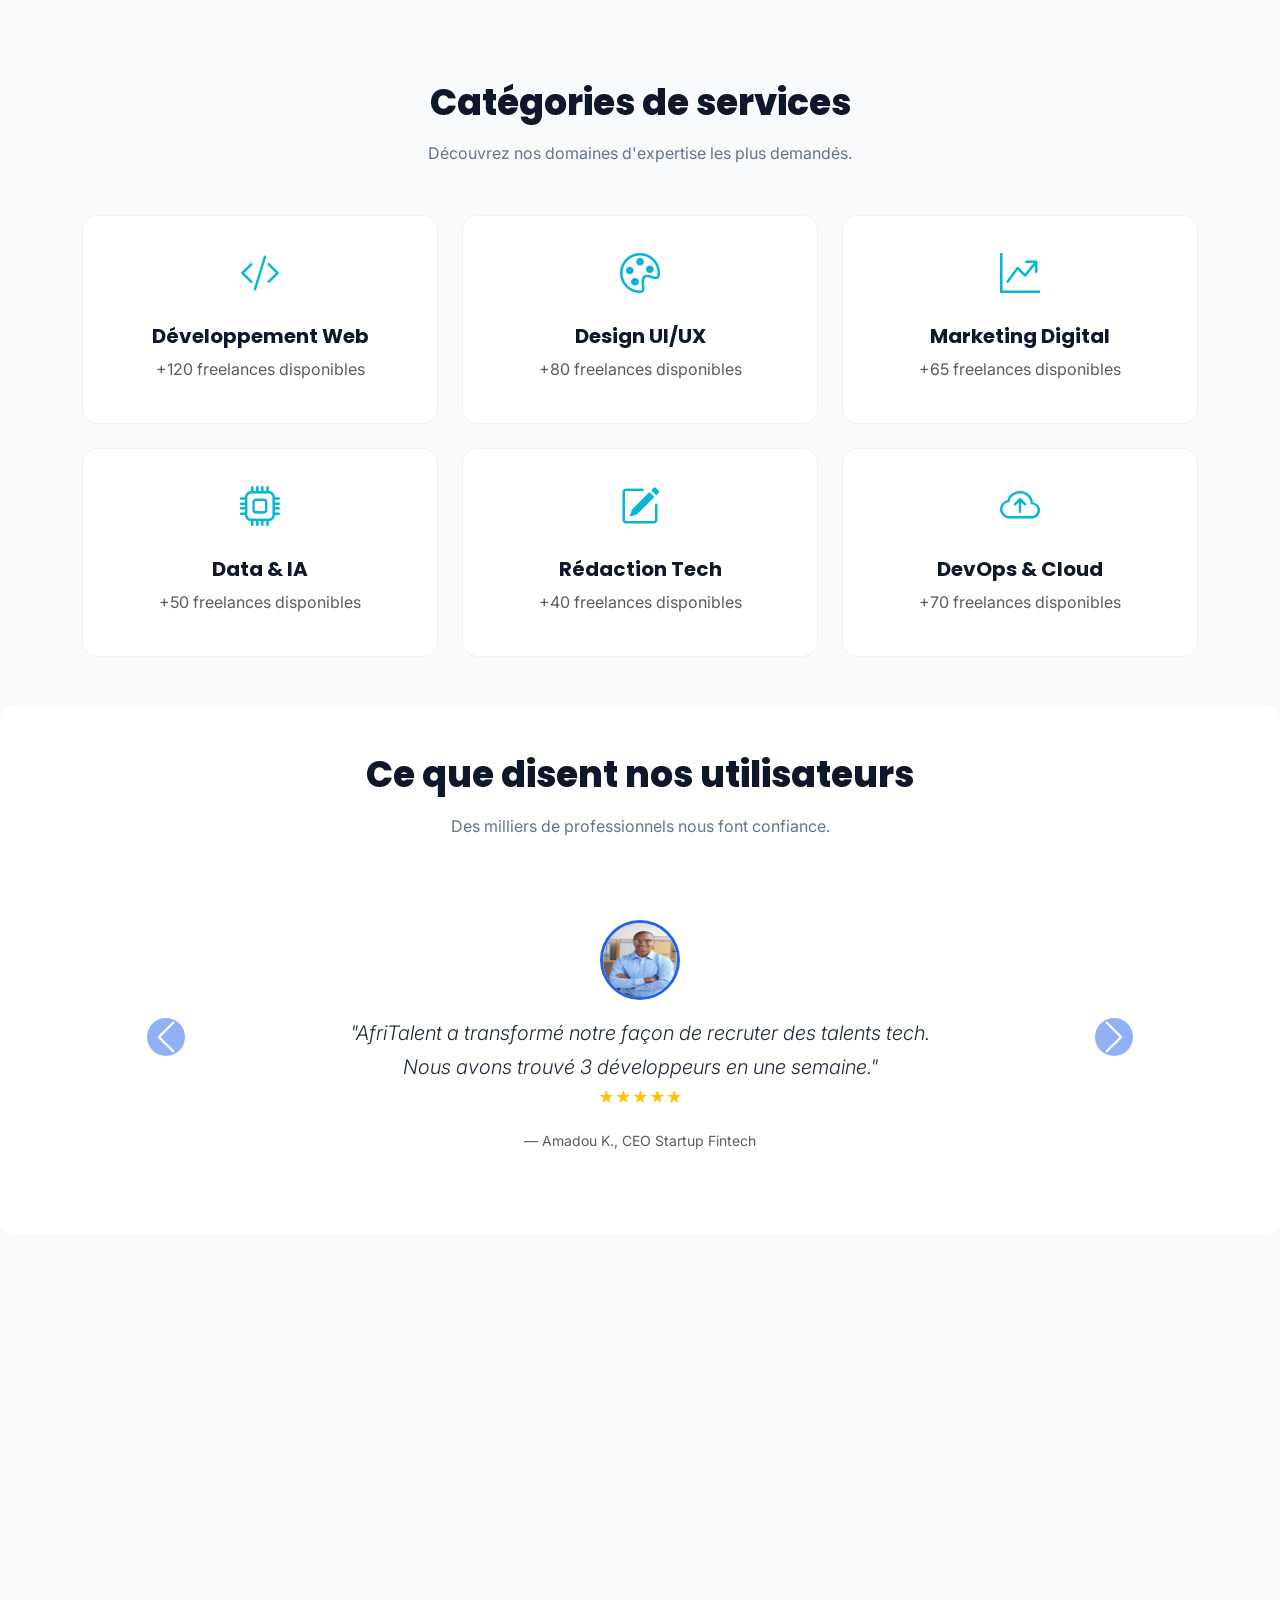
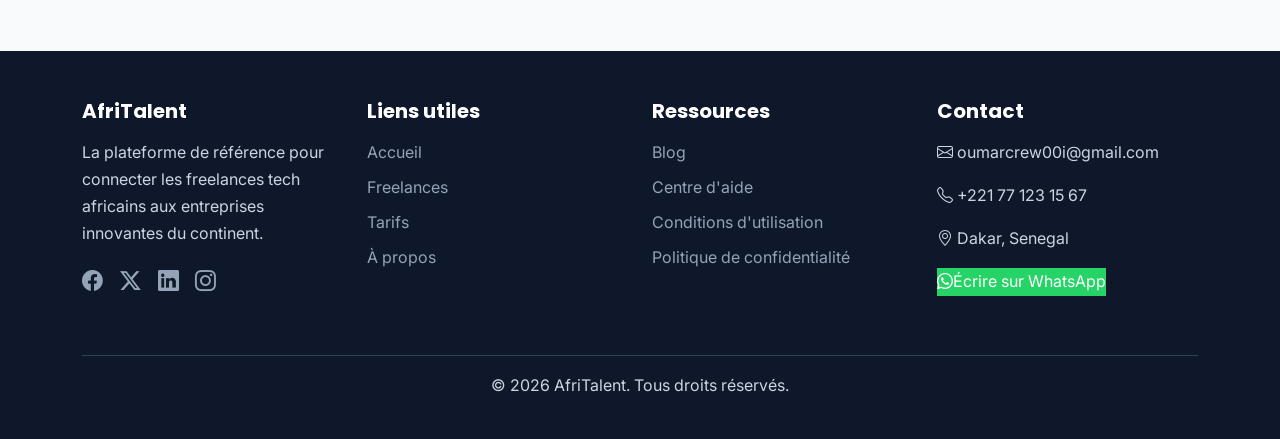
==== commit 6f533870: "Ajout effet typewrite sur le hero" ====
--- a/index.html
+++ b/index.html
@@ -16,6 +16,8 @@
   <link href="CSS/style.css" rel="stylesheet" />
 </head>
 <body>
+
+  
 
   <!-- ============================================================
        HEADER / NAVBAR – sticky, responsive, 6 liens + dark toggle + CTA
@@ -63,7 +65,7 @@
       <div class="container">
         <div class="row align-items-center">
           <div class="col-lg-6">
-            <h1>Connectez vos <span style="color:var(--primary)">talents</span> avec les entreprises africaines</h1>
+            <h1>Connectez vos <span id="typewriter" style="color:var(--primary)">talents</span> avec les entreprises africaines</h1>
             <p class="lead">AfriTalent simplifie la mise en relation entre freelances tech et recruteurs sur tout le continent. Trouvez votre prochaine mission ou le talent idéal en quelques clics.</p>
             <a href="freelances.html" class="btn btn-cta me-2">Je suis Freelance</a>
             <a href="contact.html" class="btn btn-outline-primary btn-lg">Je cherche un Freelance</a>
@@ -277,6 +279,8 @@
           <p><i class="bi bi-envelope"></i> oumarcrew00i@gmail.com</p>
           <p><i class="bi bi-telephone"></i> +221 77 123 15 67</p>
           <p><i class="bi bi-geo-alt"></i> Dakar, Senegal</p>
+           <a href="https://wa.me/221771231567" target="_blank" class="btn-whatsapp">
+           <i class="bi bi-whatsapp"></i> Écrire sur WhatsApp </a>
         </div>
       </div>
       <div class="footer-bottom">
--- a/CSS/style.css
+++ b/CSS/style.css
@@ -377,4 +377,15 @@
 /* Optionnel : un petit effet au survol de la carte */
 .service-card:hover .freelance-avatar {
   transform: scale(1.08);
+}
+
+.btn-whatsapp {
+  display: inline-flex !important;
+  background: #25D366 !important;
+  color: #fff !important;
+}
+
+.btn-whatsapp:hover {
+  background: #1ebe5d;
+  color: #fff;
 }
